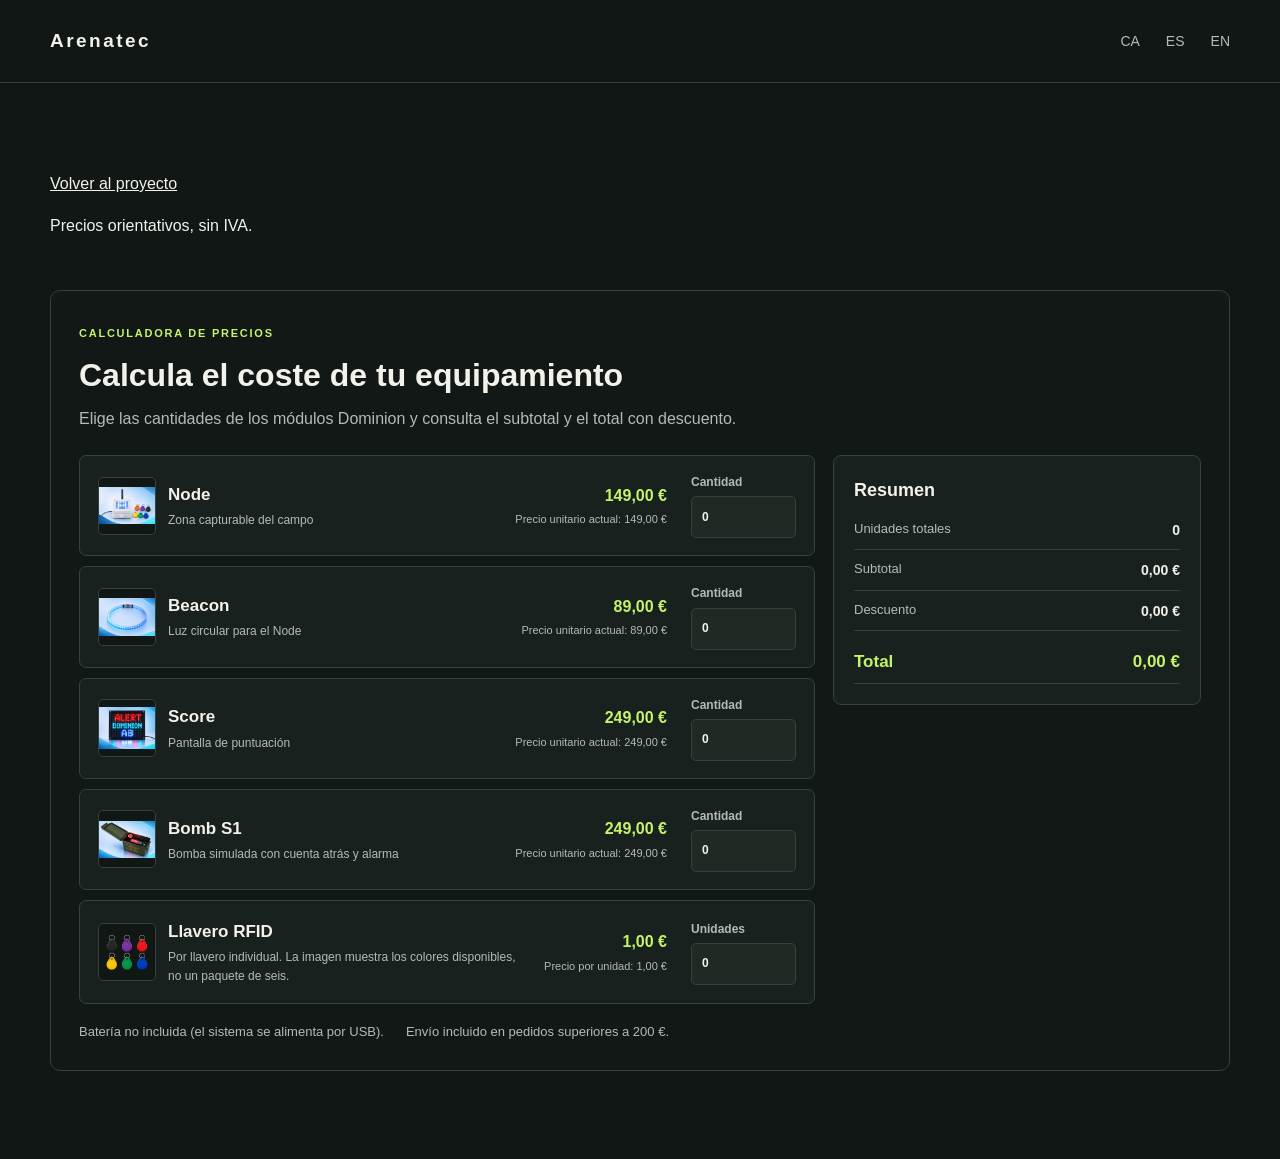
==== preus/index.html @ 3245dda7 "." ====
<!doctype html><html lang="es"><head><meta charset="utf-8"><meta name="viewport" content="width=device-width,initial-scale=1"><meta name="robots" content="noindex, nofollow"><title>Calculadora de precios — Arenatec</title><link rel="stylesheet" href="../css/site.css"><link rel="icon" type="image/png" href="../assets/logos/arenatec-icon.png"><script src="../js/product-calculator.js" defer></script></head><body><header class="site-header"><div class="wrap header-row"><a class="brand" href="../index.es.html">Arenatec</a><nav class="nav" aria-label="Languages"><a href="index.ca.html" lang="ca">CA</a><a href="index.html" lang="es">ES</a><a href="index.en.html" lang="en">EN</a></nav></div></header><main class="wrap section"><a href="../index.es.html">Volver al proyecto</a><p>Precios orientativos, sin IVA.</p><div class="price-calculator" data-price-calculator data-language="es"><div class="calculator-intro"><span class="tag">Calculadora de precios</span><h3>Calcula el coste de tu equipamiento</h3><p>Elige las cantidades de los módulos Dominion y consulta el subtotal y el total con descuento.</p></div><div class="calculator-layout"><div class="calculator-products"><label class="calculator-product"><span class="calculator-product-name"><img src="../assets/img/Node_1.jpeg" alt=""><span class="calculator-product-copy"><strong>Node</strong><small>Zona capturable del campo</small></span></span><span class="calculator-unit-price"><strong>149,00 €</strong><small>Precio unitario actual: <output data-current-unit-price>149,00 €</output></small></span><span class="calculator-quantity"><span>Cantidad</span><input data-quantity data-unit-price="149" data-minimum-price="110" data-minimum-quantity="16" type="number" min="0" step="1" value="0" inputmode="numeric" aria-label="Cantidad de Node"></span></label><label class="calculator-product"><span class="calculator-product-name"><img src="../assets/img/Beacon_1.jpeg" alt=""><span class="calculator-product-copy"><strong>Beacon</strong><small>Luz circular para el Node</small></span></span><span class="calculator-unit-price"><strong>89,00 €</strong><small>Precio unitario actual: <output data-current-unit-price>89,00 €</output></small></span><span class="calculator-quantity"><span>Cantidad</span><input data-quantity data-unit-price="89" data-minimum-price="70" data-minimum-quantity="16" type="number" min="0" step="1" value="0" inputmode="numeric" aria-label="Cantidad de Beacon"></span></label><label class="calculator-product"><span class="calculator-product-name"><img src="../assets/img/Score_1.jpeg" alt=""><span class="calculator-product-copy"><strong>Score</strong><small>Pantalla de puntuación</small></span></span><span class="calculator-unit-price"><strong>249,00 €</strong><small>Precio unitario actual: <output data-current-unit-price>249,00 €</output></small></span><span class="calculator-quantity"><span>Cantidad</span><input data-quantity data-unit-price="249" data-minimum-price="210" data-minimum-quantity="4" type="number" min="0" step="1" value="0" inputmode="numeric" aria-label="Cantidad de Score"></span></label><label class="calculator-product"><span class="calculator-product-name"><img src="../assets/img/BOMBS1_1.jpeg" alt=""><span class="calculator-product-copy"><strong>Bomb S1</strong><small>Bomba simulada con cuenta atrás y alarma</small></span></span><span class="calculator-unit-price"><strong>249,00 €</strong><small>Precio unitario actual: <output data-current-unit-price>249,00 €</output></small></span><span class="calculator-quantity"><span>Cantidad</span><input data-quantity data-unit-price="249" data-minimum-price="219" data-minimum-quantity="4" type="number" min="0" step="1" value="0" inputmode="numeric" aria-label="Cantidad de Bomb S1"></span></label><label class="calculator-product"><span class="calculator-product-name"><img src="../assets/img/rfid-keychain-colors.png" alt=""><span class="calculator-product-copy"><strong>Llavero RFID</strong><small>Por llavero individual. La imagen muestra los colores disponibles, no un paquete de seis.</small></span></span><span class="calculator-unit-price"><strong>1,00 €</strong><small>Precio por unidad: <output data-current-unit-price>1,00 €</output></small></span><span class="calculator-quantity"><span>Unidades</span><input data-quantity data-unit-price="1" data-minimum-price="0.75" data-minimum-quantity="10" type="number" min="0" step="1" value="0" inputmode="numeric" aria-label="Cantidad de llaveros RFID (unidades)"></span></label></div><aside class="calculator-summary" aria-label="Resumen"><h4>Resumen</h4><dl><div><dt>Unidades totales</dt><dd data-item-count>0</dd></div><div><dt>Subtotal</dt><dd><output data-subtotal>0,00 €</output></dd></div><div><dt>Descuento</dt><dd><output data-discount>0,00 €</output></dd></div><div class="calculator-grand-total"><dt>Total</dt><dd><output data-total aria-live="polite">0,00 €</output></dd></div></dl></aside></div><p class="calculator-purchase-notes"><span>Batería no incluida (el sistema se alimenta por USB).</span><span>Envío incluido en pedidos superiores a 200 €.</span></p><noscript><p class="calculator-nojs">El cálculo automático necesita JavaScript. Los productos y sus precios unitarios siguen disponibles.</p></noscript></div></main></body></html>
---- css/site.css ----
:root{color-scheme:dark;--bg:#111715;--panel:#19211e;--panel-2:#202a25;--ink:#f2f2eb;--muted:#b2bcb4;--line:#35413b;--accent:#c5f36a;--accent-ink:#172012;--max:1180px;font-family:Arial,Helvetica,sans-serif}*{box-sizing:border-box}html{scroll-behavior:smooth}body{margin:0;background:var(--bg);color:var(--ink);line-height:1.6}a{color:inherit}a:focus-visible,button:focus-visible{outline:3px solid var(--accent);outline-offset:4px}.wrap{width:min(var(--max),calc(100% - 48px));margin-inline:auto}.skip{position:absolute;top:-100px;left:16px;background:var(--accent);color:var(--accent-ink);padding:12px 18px;z-index:4}.skip:focus{top:12px}.site-header{border-bottom:1px solid var(--line);background:#111715}.header-row{min-height:82px;display:flex;align-items:center;justify-content:space-between;gap:24px}.brand{display:inline-flex;gap:11px;align-items:center;text-decoration:none;font-size:19px;font-weight:800;letter-spacing:.13em}.brand-mark{width:30px;height:30px;border:2px solid var(--accent);border-radius:9px;display:grid;place-items:center;color:var(--accent);font-size:14px;letter-spacing:0}.nav{display:flex;align-items:center;gap:26px}.nav>a{text-decoration:none;color:var(--muted);font-size:14px}.nav>a:hover,.nav>a[aria-current=page]{color:var(--ink)}.languages{display:flex;gap:5px;padding:4px;border:1px solid var(--line);border-radius:999px}.languages a{text-decoration:none;color:var(--muted);font-size:12px;font-weight:700;padding:5px 8px;border-radius:99px}.languages a[aria-current=page]{background:var(--accent);color:var(--accent-ink)}.hero{padding:88px 0 70px;background:radial-gradient(ellipse at 78% 35%,#27372e 0,transparent 38%),linear-gradient(180deg,#141c18,#111715)}.hero-grid{display:grid;grid-template-columns:1.03fr .97fr;align-items:center;gap:50px}.eyebrow{color:var(--accent);font-size:12px;letter-spacing:.18em;text-transform:uppercase;font-weight:700}.hero h1{font-size:clamp(45px,6.5vw,76px);line-height:1.02;letter-spacing:-.045em;margin:16px 0 22px;max-width:720px}.hero p{font-size:18px;color:var(--muted);max-width:620px}.hero strong{color:var(--ink)}.actions{display:flex;flex-wrap:wrap;gap:13px;margin-top:30px}.button{display:inline-flex;align-items:center;justify-content:center;min-height:48px;padding:0 19px;border-radius:5px;text-decoration:none;font-size:14px;font-weight:700;border:1px solid var(--line)}.button.primary{background:var(--accent);border-color:var(--accent);color:var(--accent-ink)}.button.secondary{color:var(--ink)}.hero-art{width:100%;height:auto;filter:drop-shadow(0 24px 40px #0005)}.proof{border-top:1px solid var(--line);border-bottom:1px solid var(--line);background:#151c18}.proof-grid{display:grid;grid-template-columns:repeat(3,1fr)}.proof-item{padding:25px 22px;border-right:1px solid var(--line)}.proof-item:last-child{border:0}.proof-item strong{display:block;color:var(--accent);font-size:22px;line-height:1.2}.proof-item span{display:block;color:var(--muted);font-size:13px;margin-top:5px}.section{padding:88px 0}.section.alt{background:#151c18}.section-heading{max-width:680px;margin-bottom:42px}.section h2{font-size:clamp(32px,4vw,48px);letter-spacing:-.035em;line-height:1.1;margin:12px 0 14px}.section-heading p,.body-copy{color:var(--muted);font-size:17px}.steps{display:grid;grid-template-columns:repeat(3,1fr);gap:16px}.step,.module,.contact-card{border:1px solid var(--line);border-radius:9px;background:var(--panel);padding:25px}.step-number{font-size:13px;color:var(--accent);letter-spacing:.14em;font-weight:700}.step h3,.module h3{margin:12px 0 8px;font-size:21px}.step p,.module p{color:var(--muted);margin:0}.modules{display:grid;grid-template-columns:repeat(4,1fr);gap:18px}.module{padding:0;overflow:hidden}.module img{display:block;width:100%;height:auto;aspect-ratio:12/7;object-fit:cover;border-bottom:1px solid var(--line)}.module-copy{padding:23px}.tag{font-size:11px;color:var(--accent);letter-spacing:.16em;text-transform:uppercase;font-weight:700}.benefit-grid{display:grid;grid-template-columns:.8fr 1.2fr;gap:55px;align-items:start}.benefits{display:grid;gap:13px}.benefit{border-left:2px solid var(--accent);padding:5px 0 5px 18px}.benefit strong{display:block;font-size:18px}.benefit span{display:block;color:var(--muted);font-size:14px;margin-top:4px}.contact-panel{display:flex;align-items:center;justify-content:space-between;gap:36px;padding:38px;border-radius:10px;background:var(--accent);color:var(--accent-ink)}.contact-panel h2{font-size:34px;margin:0 0 8px}.contact-panel p{margin:0;max-width:620px}.contact-links{display:grid;gap:10px;min-width:225px}.contact-links a{font-weight:700;text-decoration-thickness:1px;text-underline-offset:4px}.site-footer{padding:30px 0;border-top:1px solid var(--line);color:var(--muted);font-size:13px}.footer-row{display:flex;justify-content:space-between;align-items:center;gap:20px}.footer-links{display:flex;gap:20px}.footer-links a{text-decoration:none}
@media(max-width:850px){.hero-grid,.benefit-grid{grid-template-columns:1fr}.hero{padding:64px 0}.hero-art{max-width:650px;margin:auto}.steps,.modules{grid-template-columns:1fr 1fr}.contact-panel{align-items:flex-start;flex-direction:column}.contact-links{min-width:0}}@media(max-width:620px){.wrap{width:min(100% - 32px,var(--max))}.header-row{align-items:flex-start;flex-direction:column;padding:16px 0}.nav{width:100%;justify-content:space-between;gap:10px;flex-wrap:wrap}.nav>a{font-size:12px}.languages{margin-left:auto}.hero{padding:52px 0 48px}.hero p{font-size:16px}.proof-grid{grid-template-columns:1fr}.proof-item{border-right:0;border-bottom:1px solid var(--line);padding:17px 0}.proof-item:last-child{border-bottom:0}.section{padding:62px 0}.steps,.modules{grid-template-columns:1fr}.contact-panel{padding:25px}.contact-panel h2{font-size:29px}.footer-row{align-items:flex-start;flex-direction:column}}

.site-header{position:sticky;top:0;z-index:20}.section[id],#dominion,#components,#contact{scroll-margin-top:100px}@media(max-width:620px){.section[id],#dominion,#components,#contact{scroll-margin-top:145px}}
.brand-logo{width:34px;height:34px;object-fit:contain;flex:none}

.price-calculator{margin-top:52px;padding:28px;border:1px solid var(--line);border-radius:10px;background:#111815}.calculator-intro{max-width:760px}.calculator-intro h3{font-size:clamp(24px,3vw,32px);line-height:1.15;margin:12px 0}.calculator-intro p{color:var(--muted);margin:0}.calculator-layout{display:grid;grid-template-columns:minmax(0,1.5fr) minmax(250px,.75fr);gap:18px;margin-top:24px}.calculator-products{display:grid;gap:10px}.calculator-product{display:grid;grid-template-columns:minmax(0,1fr) auto auto;align-items:center;gap:24px;padding:17px 18px;border:1px solid var(--line);border-radius:7px;background:var(--panel)}.calculator-product-name{display:grid;gap:3px}.calculator-product-name strong{font-size:17px}.calculator-product-name small{color:var(--muted);font-size:12px}.calculator-unit-price{display:grid;gap:3px;text-align:right;color:var(--accent);font-size:16px;font-weight:800;white-space:nowrap}.calculator-unit-price small{color:var(--muted);font-size:11px;font-weight:400}.calculator-quantity{display:grid;gap:4px;color:var(--muted);font-size:12px;font-weight:700}.calculator-quantity input{width:105px;min-height:42px;padding:8px 10px;border:1px solid var(--line);border-radius:5px;background:var(--panel-2);color:var(--ink);font:inherit}.calculator-quantity input:focus-visible{outline:3px solid var(--accent);outline-offset:3px}.calculator-summary{align-self:start;padding:20px;border:1px solid var(--line);border-radius:8px;background:var(--panel)}.calculator-summary h4{margin:0 0 14px;font-size:18px}.calculator-summary dl{display:grid;gap:9px;margin:0}.calculator-summary dl>div{display:flex;justify-content:space-between;gap:16px;padding-bottom:8px;border-bottom:1px solid var(--line)}.calculator-summary dt{color:var(--muted);font-size:13px}.calculator-summary dd{margin:0;text-align:right;font-size:14px;font-weight:700}.calculator-grand-total{padding-top:8px}.calculator-grand-total dt,.calculator-grand-total dd{color:var(--accent);font-size:17px;font-weight:800}.calculator-discount-note,.calculator-nojs{color:var(--muted);font-size:13px;line-height:1.5}.calculator-discount-note{margin:15px 0 0}.calculator-nojs{margin:16px 0 0}@media(max-width:850px){.calculator-layout{grid-template-columns:1fr}}@media(max-width:620px){.price-calculator{padding:18px 14px;margin-top:38px}.calculator-product{grid-template-columns:minmax(0,1fr) auto;gap:12px;padding:14px}.calculator-quantity{grid-column:1/-1;grid-template-columns:auto 1fr;align-items:center}.calculator-quantity input{justify-self:end}}

.contact-links .whatsapp-link{display:inline-flex;align-items:center;gap:8px;width:max-content}.whatsapp-icon{width:20px;height:20px;flex:none;color:#137b43}

.calculator-purchase-notes{display:flex;flex-wrap:wrap;gap:8px 22px;margin:18px 0 0;color:var(--muted);font-size:13px;line-height:1.5}



.client-logos{display:grid;grid-template-columns:repeat(4,minmax(0,1fr));gap:14px}.client-logo{margin:0;min-height:150px;padding:18px;display:grid;place-items:center;border:1px solid var(--line);border-radius:8px;background:var(--panel)}.client-logo img{display:block;width:100%;height:112px;object-fit:contain}@media(max-width:850px){.client-logos{grid-template-columns:repeat(3,minmax(0,1fr))}}@media(max-width:620px){.client-logos{grid-template-columns:repeat(2,minmax(0,1fr));gap:10px}.client-logo{min-height:120px;padding:12px}.client-logo img{height:88px}}

.calculator-product-name{display:flex;align-items:center;gap:12px;min-width:0}.calculator-product-name>img{display:block;width:58px;height:58px;flex:none;object-fit:contain;border:1px solid var(--line);border-radius:5px;background:#111715}.calculator-product-copy{display:grid;gap:3px;min-width:0}
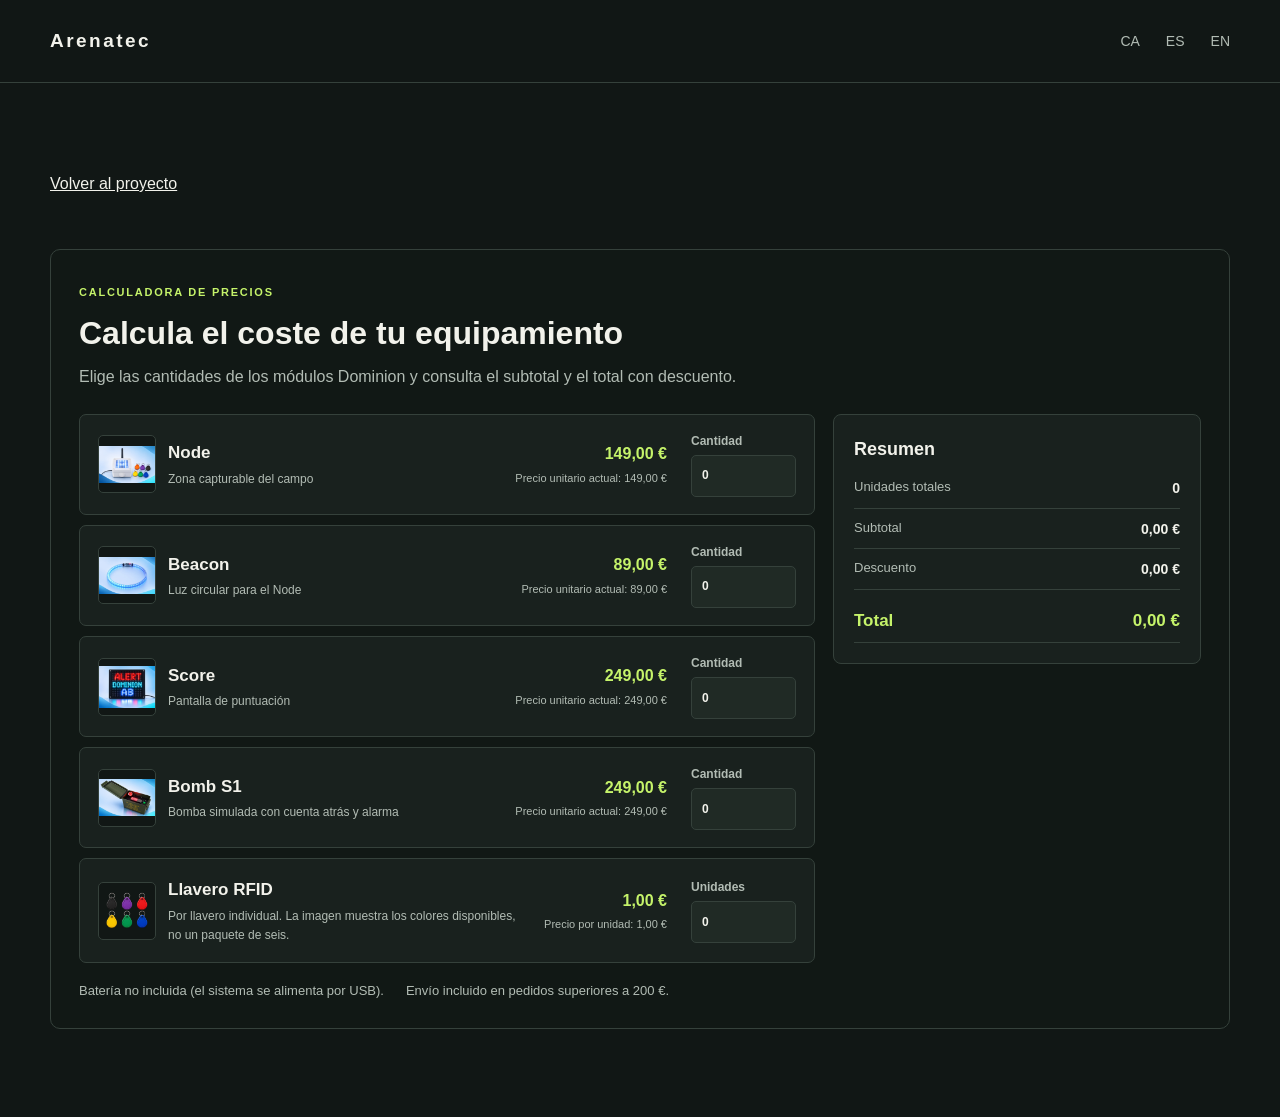
==== commit 7971858b: "." ====
--- a/preus/index.html
+++ b/preus/index.html
@@ -1 +1 @@
-<!doctype html><html lang="es"><head><meta charset="utf-8"><meta name="viewport" content="width=device-width,initial-scale=1"><meta name="robots" content="noindex, nofollow"><title>Calculadora de precios — Arenatec</title><link rel="stylesheet" href="../css/site.css"><link rel="icon" type="image/png" href="../assets/logos/arenatec-icon.png"><script src="../js/product-calculator.js" defer></script></head><body><header class="site-header"><div class="wrap header-row"><a class="brand" href="../index.es.html">Arenatec</a><nav class="nav" aria-label="Languages"><a href="index.ca.html" lang="ca">CA</a><a href="index.html" lang="es">ES</a><a href="index.en.html" lang="en">EN</a></nav></div></header><main class="wrap section"><a href="../index.es.html">Volver al proyecto</a><p>Precios orientativos, sin IVA.</p><div class="price-calculator" data-price-calculator data-language="es"><div class="calculator-intro"><span class="tag">Calculadora de precios</span><h3>Calcula el coste de tu equipamiento</h3><p>Elige las cantidades de los módulos Dominion y consulta el subtotal y el total con descuento.</p></div><div class="calculator-layout"><div class="calculator-products"><label class="calculator-product"><span class="calculator-product-name"><img src="../assets/img/Node_1.jpeg" alt=""><span class="calculator-product-copy"><strong>Node</strong><small>Zona capturable del campo</small></span></span><span class="calculator-unit-price"><strong>149,00 €</strong><small>Precio unitario actual: <output data-current-unit-price>149,00 €</output></small></span><span class="calculator-quantity"><span>Cantidad</span><input data-quantity data-unit-price="149" data-minimum-price="110" data-minimum-quantity="16" type="number" min="0" step="1" value="0" inputmode="numeric" aria-label="Cantidad de Node"></span></label><label class="calculator-product"><span class="calculator-product-name"><img src="../assets/img/Beacon_1.jpeg" alt=""><span class="calculator-product-copy"><strong>Beacon</strong><small>Luz circular para el Node</small></span></span><span class="calculator-unit-price"><strong>89,00 €</strong><small>Precio unitario actual: <output data-current-unit-price>89,00 €</output></small></span><span class="calculator-quantity"><span>Cantidad</span><input data-quantity data-unit-price="89" data-minimum-price="70" data-minimum-quantity="16" type="number" min="0" step="1" value="0" inputmode="numeric" aria-label="Cantidad de Beacon"></span></label><label class="calculator-product"><span class="calculator-product-name"><img src="../assets/img/Score_1.jpeg" alt=""><span class="calculator-product-copy"><strong>Score</strong><small>Pantalla de puntuación</small></span></span><span class="calculator-unit-price"><strong>249,00 €</strong><small>Precio unitario actual: <output data-current-unit-price>249,00 €</output></small></span><span class="calculator-quantity"><span>Cantidad</span><input data-quantity data-unit-price="249" data-minimum-price="210" data-minimum-quantity="4" type="number" min="0" step="1" value="0" inputmode="numeric" aria-label="Cantidad de Score"></span></label><label class="calculator-product"><span class="calculator-product-name"><img src="../assets/img/BOMBS1_1.jpeg" alt=""><span class="calculator-product-copy"><strong>Bomb S1</strong><small>Bomba simulada con cuenta atrás y alarma</small></span></span><span class="calculator-unit-price"><strong>249,00 €</strong><small>Precio unitario actual: <output data-current-unit-price>249,00 €</output></small></span><span class="calculator-quantity"><span>Cantidad</span><input data-quantity data-unit-price="249" data-minimum-price="219" data-minimum-quantity="4" type="number" min="0" step="1" value="0" inputmode="numeric" aria-label="Cantidad de Bomb S1"></span></label><label class="calculator-product"><span class="calculator-product-name"><img src="../assets/img/rfid-keychain-colors.png" alt=""><span class="calculator-product-copy"><strong>Llavero RFID</strong><small>Por llavero individual. La imagen muestra los colores disponibles, no un paquete de seis.</small></span></span><span class="calculator-unit-price"><strong>1,00 €</strong><small>Precio por unidad: <output data-current-unit-price>1,00 €</output></small></span><span class="calculator-quantity"><span>Unidades</span><input data-quantity data-unit-price="1" data-minimum-price="0.75" data-minimum-quantity="10" type="number" min="0" step="1" value="0" inputmode="numeric" aria-label="Cantidad de llaveros RFID (unidades)"></span></label></div><aside class="calculator-summary" aria-label="Resumen"><h4>Resumen</h4><dl><div><dt>Unidades totales</dt><dd data-item-count>0</dd></div><div><dt>Subtotal</dt><dd><output data-subtotal>0,00 €</output></dd></div><div><dt>Descuento</dt><dd><output data-discount>0,00 €</output></dd></div><div class="calculator-grand-total"><dt>Total</dt><dd><output data-total aria-live="polite">0,00 €</output></dd></div></dl></aside></div><p class="calculator-purchase-notes"><span>Batería no incluida (el sistema se alimenta por USB).</span><span>Envío incluido en pedidos superiores a 200 €.</span></p><noscript><p class="calculator-nojs">El cálculo automático necesita JavaScript. Los productos y sus precios unitarios siguen disponibles.</p></noscript></div></main></body></html>+<!doctype html><html lang="es"><head><meta charset="utf-8"><meta name="viewport" content="width=device-width,initial-scale=1"><meta name="robots" content="noindex, nofollow"><title>Calculadora de precios — Arenatec</title><link rel="stylesheet" href="../css/site.css"><link rel="icon" type="image/png" href="../assets/logos/arenatec-icon.png"><script src="../js/product-calculator.js" defer></script></head><body><header class="site-header"><div class="wrap header-row"><a class="brand" href="../index.es.html">Arenatec</a><nav class="nav" aria-label="Languages"><a href="index.ca.html" lang="ca">CA</a><a href="index.html" lang="es">ES</a><a href="index.en.html" lang="en">EN</a></nav></div></header><main class="wrap section"><a href="../index.es.html">Volver al proyecto</a><div class="price-calculator" data-price-calculator data-language="es"><div class="calculator-intro"><span class="tag">Calculadora de precios</span><h3>Calcula el coste de tu equipamiento</h3><p>Elige las cantidades de los módulos Dominion y consulta el subtotal y el total con descuento.</p></div><div class="calculator-layout"><div class="calculator-products"><label class="calculator-product"><span class="calculator-product-name"><img src="../assets/img/Node_1.jpeg" alt=""><span class="calculator-product-copy"><strong>Node</strong><small>Zona capturable del campo</small></span></span><span class="calculator-unit-price"><strong>149,00 €</strong><small>Precio unitario actual: <output data-current-unit-price>149,00 €</output></small></span><span class="calculator-quantity"><span>Cantidad</span><input data-quantity data-unit-price="149" data-minimum-price="110" data-minimum-quantity="16" type="number" min="0" step="1" value="0" inputmode="numeric" aria-label="Cantidad de Node"></span></label><label class="calculator-product"><span class="calculator-product-name"><img src="../assets/img/Beacon_1.jpeg" alt=""><span class="calculator-product-copy"><strong>Beacon</strong><small>Luz circular para el Node</small></span></span><span class="calculator-unit-price"><strong>89,00 €</strong><small>Precio unitario actual: <output data-current-unit-price>89,00 €</output></small></span><span class="calculator-quantity"><span>Cantidad</span><input data-quantity data-unit-price="89" data-minimum-price="70" data-minimum-quantity="16" type="number" min="0" step="1" value="0" inputmode="numeric" aria-label="Cantidad de Beacon"></span></label><label class="calculator-product"><span class="calculator-product-name"><img src="../assets/img/Score_1.jpeg" alt=""><span class="calculator-product-copy"><strong>Score</strong><small>Pantalla de puntuación</small></span></span><span class="calculator-unit-price"><strong>249,00 €</strong><small>Precio unitario actual: <output data-current-unit-price>249,00 €</output></small></span><span class="calculator-quantity"><span>Cantidad</span><input data-quantity data-unit-price="249" data-minimum-price="210" data-minimum-quantity="4" type="number" min="0" step="1" value="0" inputmode="numeric" aria-label="Cantidad de Score"></span></label><label class="calculator-product"><span class="calculator-product-name"><img src="../assets/img/BOMBS1_1.jpeg" alt=""><span class="calculator-product-copy"><strong>Bomb S1</strong><small>Bomba simulada con cuenta atrás y alarma</small></span></span><span class="calculator-unit-price"><strong>249,00 €</strong><small>Precio unitario actual: <output data-current-unit-price>249,00 €</output></small></span><span class="calculator-quantity"><span>Cantidad</span><input data-quantity data-unit-price="249" data-minimum-price="219" data-minimum-quantity="4" type="number" min="0" step="1" value="0" inputmode="numeric" aria-label="Cantidad de Bomb S1"></span></label><label class="calculator-product"><span class="calculator-product-name"><img src="../assets/img/rfid-keychain-colors.png" alt=""><span class="calculator-product-copy"><strong>Llavero RFID</strong><small>Por llavero individual. La imagen muestra los colores disponibles, no un paquete de seis.</small></span></span><span class="calculator-unit-price"><strong>1,00 €</strong><small>Precio por unidad: <output data-current-unit-price>1,00 €</output></small></span><span class="calculator-quantity"><span>Unidades</span><input data-quantity data-unit-price="1" data-minimum-price="0.75" data-minimum-quantity="10" type="number" min="0" step="1" value="0" inputmode="numeric" aria-label="Cantidad de llaveros RFID (unidades)"></span></label></div><aside class="calculator-summary" aria-label="Resumen"><h4>Resumen</h4><dl><div><dt>Unidades totales</dt><dd data-item-count>0</dd></div><div><dt>Subtotal</dt><dd><output data-subtotal>0,00 €</output></dd></div><div><dt>Descuento</dt><dd><output data-discount>0,00 €</output></dd></div><div class="calculator-grand-total"><dt>Total</dt><dd><output data-total aria-live="polite">0,00 €</output></dd></div></dl></aside></div><p class="calculator-purchase-notes"><span>Batería no incluida (el sistema se alimenta por USB).</span><span>Envío incluido en pedidos superiores a 200 €.</span></p><noscript><p class="calculator-nojs">El cálculo automático necesita JavaScript. Los productos y sus precios unitarios siguen disponibles.</p></noscript></div></main></body></html>
